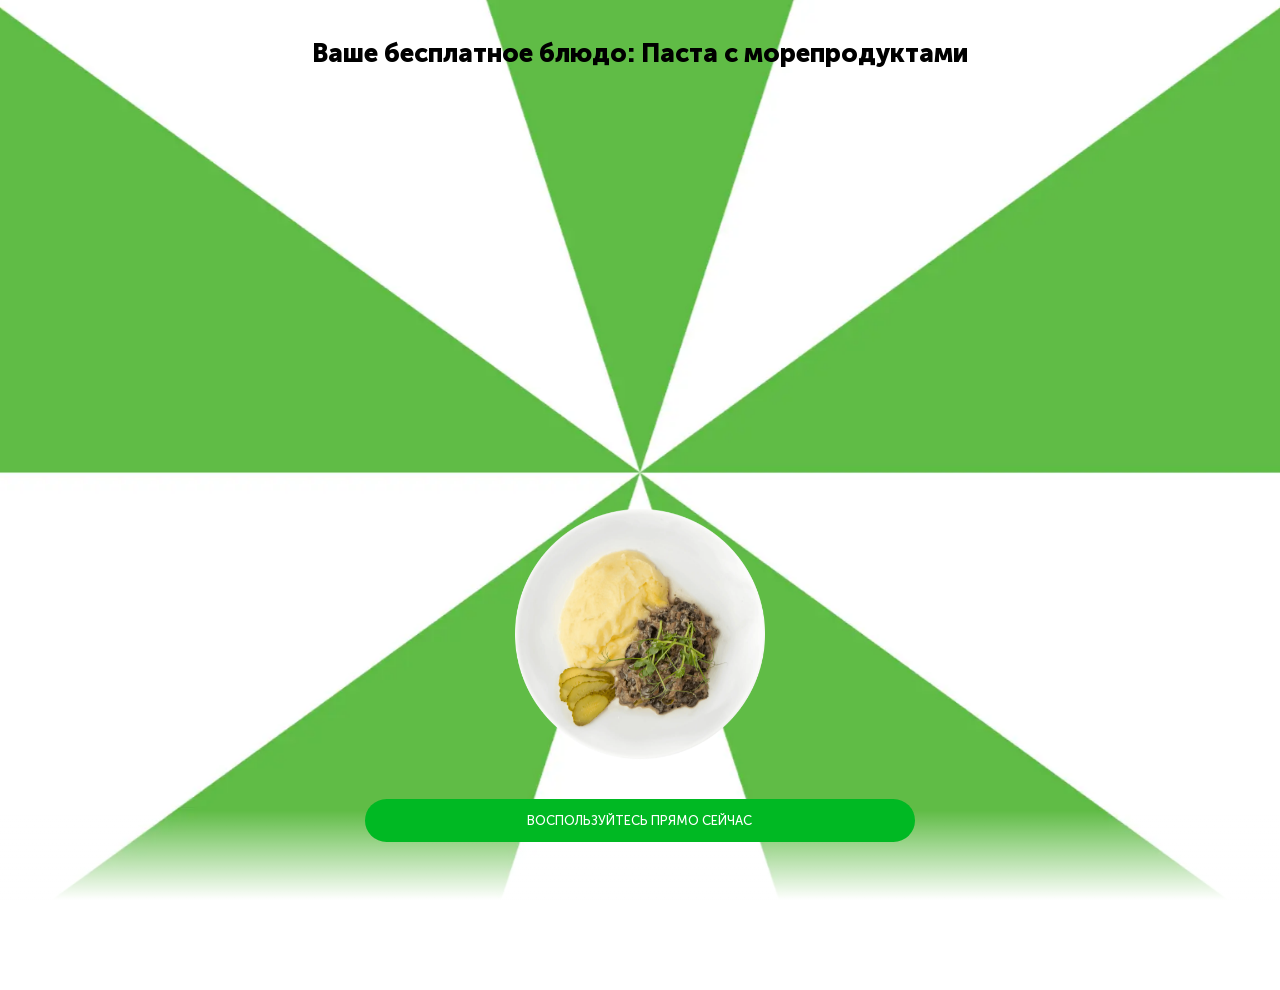
==== index3.html @ ce4e5ba8 "Add files via upload" ====
<!DOCTYPE html>
<html lang="en">
<head>
    <meta charset="UTF-8">
    <meta name="viewport" content="width=device-width, initial-scale=1.0">
    <title>Fortune</title>
    <link rel="stylesheet" href="style.css">
    <link rel="stylesheet" href="style3.css">
</head>
<body id="prize">
      <div class="toast-container" id="toastContainer"></div>
    <h2>Ваше бесплатное блюдо: Паста с морепродуктами</h2>
    <div class="bg"></div>
    <img src="./img/1.webp" alt="img" class="food">
     <input type="submit" value="Воспользуйтесь прямо сейчас" id="submit" class="submit">
    <div class="gradient"></div>
    <script src="script3.js"></script>
</body>

</html>
---- style.css ----
@font-face {
  font-family: "MuseoSansCyrl-500";
  src: url("./font/MuseoSansCyrl-500.woff") format("woff");
  font-weight: 500;
  font-style: normal;
  font-display: swap;
}
@font-face {
  font-family: "MuseoSansCyrl-700";
  src: url("./font/MuseoSansCyrl-700.woff") format("woff");
  font-weight: 700;
  font-style: normal;
  font-display: swap;
}
@font-face {
  font-family: "MuseoSansCyrl-900";
  src: url("./font/MuseoSansCyrl-900.woff") format("woff");
  font-weight: 900;
  font-style: normal;
  font-display: swap;
}
* {
  margin: 0;
  padding: 0;
  box-sizing: border-box;
  font-family: "MuseoSansCyrl-500";
}
body {
  width: 100vw;
  height: 100vh;
  background-color: #d7f252;
  background-image: url(./img/bg.webp);
  background-repeat: no-repeat;
  background-size: cover;
  background-position: center;
  display: flex;
  flex-direction: column;
  align-items: center;
  justify-content: center;
  overflow: hidden;
}
h2 {
  font-family: "MuseoSansCyrl-900";
  font-size: 2.4vw;
  font-weight: 900;
  color: #000;
  margin-bottom: 5vw;
}
.container {
  width: 55vw;
  height: 67vh;
  background-color: #fff;
  background-image: url(./img/container.webp);
  background-repeat: no-repeat;
  background-size: 95%;
  background-position: right bottom;
  border-radius: 2vw;
  padding: 5vw;
  position: relative;
  top: -2.2vw;
  overflow: hidden;
}
.text {
  width: 100%;
  height: 100%;
  display: flex;
  flex-direction: column;
  align-items: flex-start;
  justify-content: center;
}
p {
  width: 50%;
  font-family: "MuseoSansCyrl-500";
  font-size: 1.35vw;
  font-weight: 500;
  color: #000;
  margin-bottom: 1vw;
  position: relative;
  top: -2vw;
  line-height: 1.5vw;
}
form {
  width: 100%;
  height: 30%;
  display: flex;
  flex-direction: column;
  align-items: flex-start;
  justify-content: center;
  position: relative;
  top: 1vw;
}
input[type="tel"] {
  width: 43%;
  margin-bottom: 1vw;
  border: none;
  outline: none;
  border-radius: 10vw;
  padding: 1.1vw 2vw;
  background-color: #f3f3f3;
  font-family: "MuseoSansCyrl-500";
  font-size: 1vw;
  font-weight: 500;
  color: #000;
  border: .1vw solid transparent;
}
input[type="submit"] {
  width: 43%;
  margin-bottom: 1vw;
  border: none;
  outline: none;
  border-radius: 10vw;
  padding: 1.1vw 2vw;
  background-color: #00b923;
  font-family: "MuseoSansCyrl-500";
  font-size: 1vw;
  font-weight: 500;
  color: #fff;
  text-transform: uppercase;
  transition: .3s ease-in-out;
}
input[type="submit"]:hover {
    cursor: pointer;
    scale: 1.01;
}
a {
  font-family: "MuseoSansCyrl-500";
  font-size: 0.9vw;
  font-weight: 500;
  color: #a5a5a5;
  margin-bottom: 0.8vw;
  position: relative;
  bottom: -5vw;
  text-underline-offset: 0.3vw;
}
.hidden {
  display: none;
}
.block {
  display: block;
}
.form-input.error {
  border: .1vw solid #ff000021;
}
.toast-container {
  position: fixed;
  top: 50%;
  left: 50%;
  transform: translate(-50%, -50%);
  z-index: 100;
}
.toast {
  background: white;
  border-radius: 1vw;
  padding: 1vw;
  margin-bottom: 1vw;
  box-shadow: 0 0 1vw rgba(0, 0, 0, 0.1);
  transform: translateY(-100px);
  opacity: 0;
  transition: all 0.3s ease;
  max-width: 400px;
  font-family: "MuseoSansCyrl-500";
  font-size: 0.9vw;
  font-weight: 500;
  color: #000;
  text-align: center;
}
.toast.show {
  transform: translateY(0);
  opacity: 1;
}
.toast.error {
  background: #000000;
}
.toast-title {
  font-weight: 700;
  color: #ffffff;
  margin-bottom: 1vw;
}
.toast.error .toast-title {
  color: #ffffff;
}
.toast-description {
  color: #ffffff;
}
.toast.error .toast-description {
  color: #ffffff;
}
@media (max-width: 960px) {
  
  body {
     background-image: none;
  }
    h2 {
        font-size: 3vw;
    }
    .container {
        background-image: url(./img/container-adaptive.webp);
        background-size: cover;
        background-position: 70% 70%;
    }
    .text {
        width: 100%;
        align-items: center;
        text-align: center;
        position: relative;
        top: -10vw;
    }
    form {
        width: 100%;
        align-items: center;
    }
    p {
        width: 70%;
        font-size: 1.8vw;
        line-height: 2vw;
    }
    a {
        font-size: 1.3vw;
    }
    input[type="tel"],
    input[type="submit"] {
        width: 70%;
        margin-bottom: 2vw;
        padding: 2vw;
        font-size: 2vw;
    }
    .toast {
        font-size: 1.5vw;
    }
}
@media (max-width: 480px) {
    body {
      background-image: none;
    }
    h2 {
        width: 80%;
        font-size: 7vw;
        text-align: center;
        margin-bottom: 10vw;
    }
    .container {
        width: 80vw;
        height: 75vh;
        background-image: url(./img/container-adaptive.webp);
        background-position: 70% 70%;
        padding: 5vw;
    }
    .text {
        width: 100%;
        align-items: center;
        text-align: left;
        position: relative;
        top: -15vw;
    }
    form {
        width: 100%;
        align-items: center;
    }
    p {
        width: 90%;
        font-size: 4vw;
        line-height: 4vw;
        top: -6vw;
    }
    a {
        width: 50%;
        font-size: 3vw;
        text-align: center;
        margin-bottom: 2vw;
    }
    input[type="tel"],
    input[type="submit"] {
        width: 95%;
        margin-bottom: 4vw;
        padding: 4vw;
        font-size: 3.5vw;
    }
    .toast {
        width: 90vw;
        font-size: 5vw;
    }
}
---- style3.css ----
body {
  background-color: #d7f252;
  background-image: none;
  overflow: hidden;
  width: 100vw;
  height: 100vh;
  display: flex;
  flex-direction: column;
  align-items: center;
  justify-content: space-between;
}
.submit {
  position: absolute;
  bottom: 5%;
  z-index: 100;
  width: 30%;
  padding: 1.7vw;
  margin-bottom: 1vw;
  border: none;
  outline: none;
  border-radius: 10vw;
  background-color: #00b923;
  font-family: "MuseoSansCyrl-500";
  font-size: 1vw;
  font-weight: 500;
  color: #fff;
  text-transform: uppercase;
  transition: .3s ease-in-out;
  text-align: center;
  text-decoration: none;
}
.submit:hover {
    scale: 1.01;
}
.gradient {
  width: 100%;
  height: 20%;
  position: absolute;
  bottom: -10%;
  background: linear-gradient(#ffffff00, #FFFFFF, #FFFFFF);
  z-index: 10;
}
.food {
    max-width: 250px;
    position: relative;
    top: -11vw;
    animation: scale .7s ease-in-out;
} 
@keyframes scale {
    from {
        scale: 0;
    }
    to {
        scale: 100%;
    }
}
.bg {
    background-image: url(./img/bg3.webp);
    background-repeat: no-repeat;
    background-size: cover;
    background-position: center;
    position: fixed;
    top: -65vh;
    left: -25vw;
    width: 150vw;
    height: 250vh;
    z-index: -1;
    animation: rotate 25s linear infinite;
    transform-origin: center center;
}
@keyframes rotate {
    from {
        rotate: 0deg;
    }
    to {
        rotate: 360deg;
    }
}
h2 {
    width: 80%;
    font-size: 2vw;
    text-align: center;
    position: relative;
    top: 3vw;
    z-index: 1;
}
.badge {
    display: inline-block;
    padding: .7vw 1.5vw;
    background-color: #D7F252;
    border-radius: 10vw;
    color: #000;
    margin-bottom: 1vw;
    text-transform: uppercase;
    font-size: 1vw;
  animation: badge 5s ease-in-out infinite;
}
@keyframes badge {
    0% {
        rotate: 0;
    }
  20% {
    rotate: 2deg;
  }
  40% {
    rotate: -2deg;
  }
  60% {
    rotate: 2deg;
  }
  80% {
    rotate: -2deg;
  }
    100% {
        rotate: 0;
    }
}
@media (max-width: 960px) {
    .bg {
        top: -70vh;
        left: -30vw;
    }
    .food {
        width: 80%;
      top: -20%;
    } 
    h2 {
        font-size: 4vw;
    }
    .submit {
        width: 50%;
        padding: 2vw;
        font-size: 2vw;
    }
  .badge {
 scale: 2;
}
}
@media (max-width: 480px) {
     h2 {
        top: 10vh;
        font-size: 6vw;
       
    }
.bg {
        width: 300vw;
        height: 200vh;
        top: -40vh;
        left: -100vw;
    }
    .food {
        width: 60%;
    } 
    .submit {
        width: 80%;
        padding: 4vw;
        font-size: 4vw;
    }
.badge {
  scale: 3.5;
    font-size: 1.5vw;
  margin-bottom: 7vw;
}
}
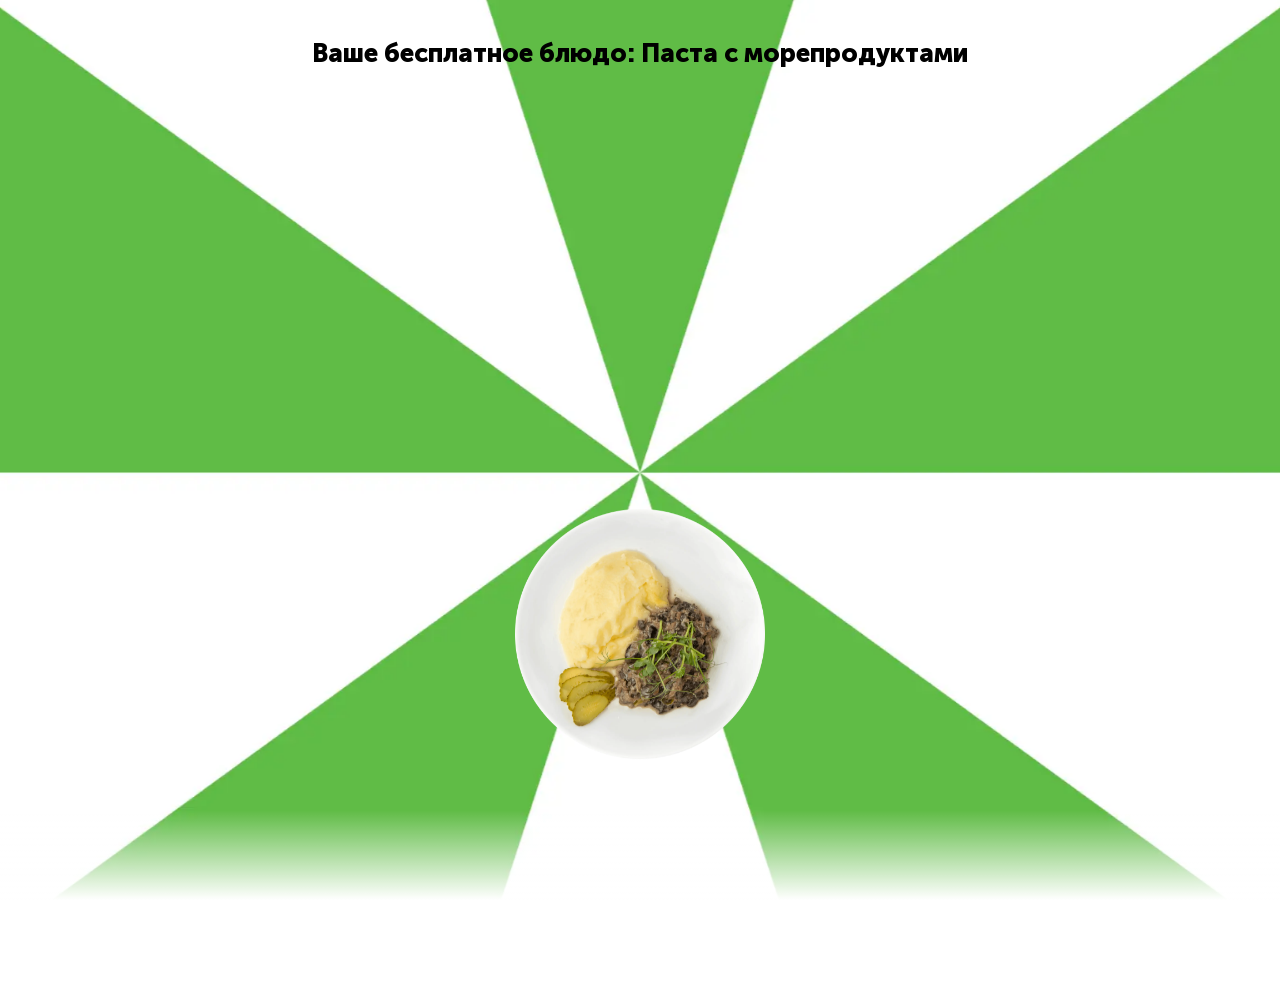
==== commit 6c3c329d: "Update index3.html" ====
--- a/index3.html
+++ b/index3.html
@@ -12,7 +12,6 @@
     <h2>Ваше бесплатное блюдо: Паста с морепродуктами</h2>
     <div class="bg"></div>
     <img src="./img/1.webp" alt="img" class="food">
-     <input type="submit" value="Воспользуйтесь прямо сейчас" id="submit" class="submit">
     <div class="gradient"></div>
     <script src="script3.js"></script>
 </body>
@@ -20,3 +19,4 @@
 </html>
 
 
+
--- a/style3.css
+++ b/style3.css
@@ -8,6 +8,9 @@
   flex-direction: column;
   align-items: center;
   justify-content: space-between;
+}
+input[type="submit"] {
+ width: 30%;
 }
 .submit {
   position: absolute;
@@ -151,45 +154,60 @@
     .food {
         width: 60%;
     } 
-    .submit {
-        width: 80%;
-        padding: 4vw;
-        font-size: 4vw;
+
+    .submit,
+  input[type="submit"]{
+        width: 90vw;
+        padding: 5vw;
+        font-size: 4.5vw;
     }
 .badge {
   scale: 3.5;
     font-size: 1.5vw;
   margin-bottom: 7vw;
-}
-}
-
-
-
-
-
-
-
-
-
-
-
-
-
-
-
-
-
-
-
-
-
-
-
-
-
-
-
-
-
-
-
+  padding: 1vw 1.5vw; 
+}
+}
+
+
+
+
+
+
+
+
+
+
+
+
+
+
+
+
+
+
+
+
+
+
+
+
+
+
+
+
+
+
+
+
+
+
+
+
+
+
+
+
+
+
+
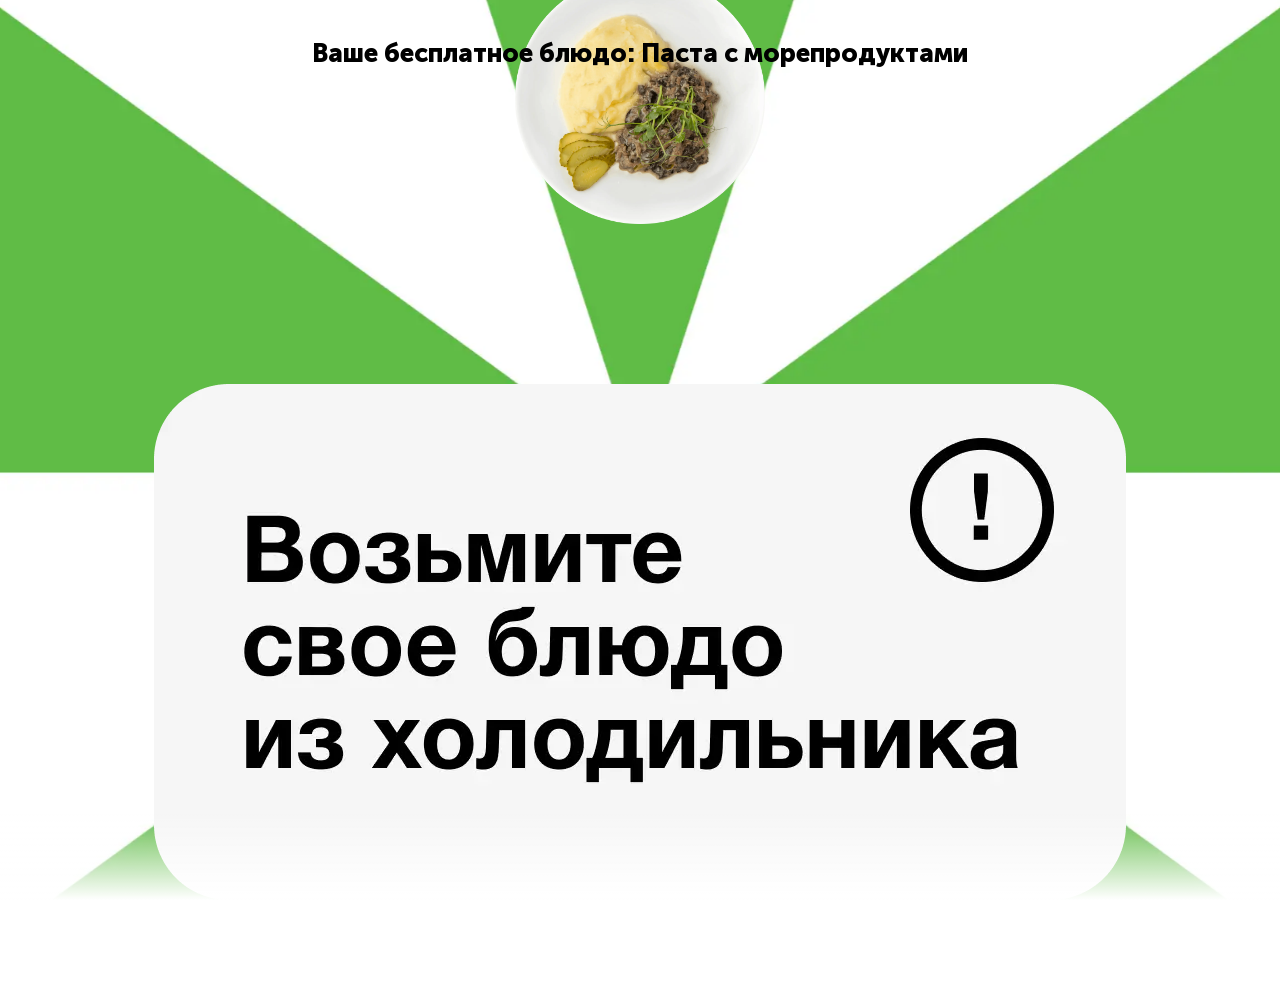
==== commit 7c6115c9: "Update index3.html" ====
--- a/index3.html
+++ b/index3.html
@@ -12,6 +12,7 @@
     <h2>Ваше бесплатное блюдо: Паста с морепродуктами</h2>
     <div class="bg"></div>
     <img src="./img/1.webp" alt="img" class="food">
+    <img src="./img/message.webp" alt="message" class="message">
     <div class="gradient"></div>
     <script src="script3.js"></script>
 </body>
@@ -20,3 +21,4 @@
 
 
 
+
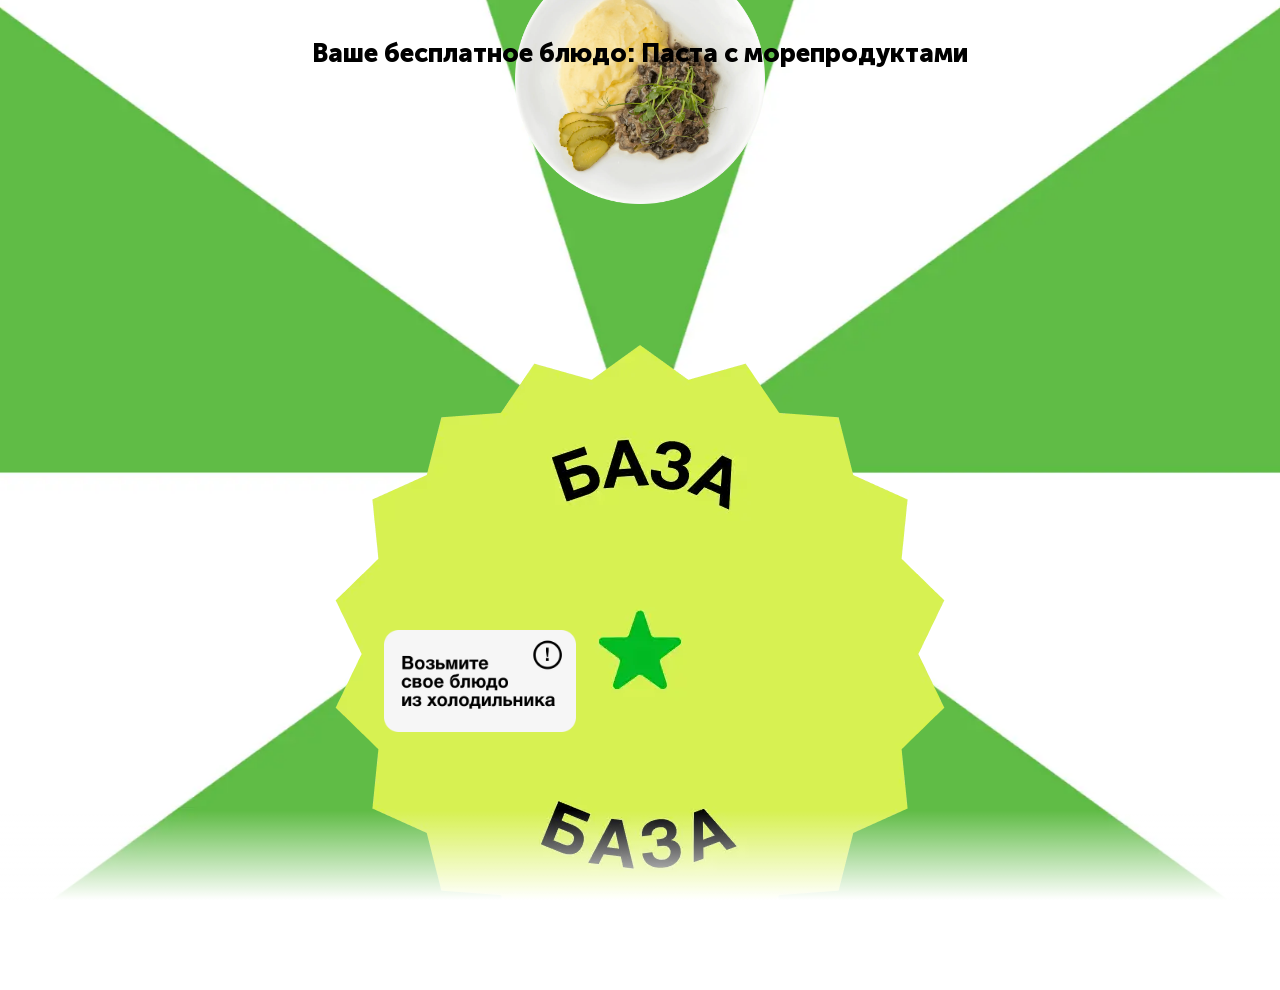
==== commit c4e19863: "Update index3.html" ====
--- a/index3.html
+++ b/index3.html
@@ -13,6 +13,7 @@
     <div class="bg"></div>
     <img src="./img/1.webp" alt="img" class="food">
     <img src="./img/message.webp" alt="message" class="message">
+    <img src="./img/one.webp" alt="badge" class="badges">
     <div class="gradient"></div>
     <script src="script3.js"></script>
 </body>
@@ -22,3 +23,4 @@
 
 
 
+
--- a/style3.css
+++ b/style3.css
@@ -118,6 +118,12 @@
         rotate: 0;
     }
 }
+.message {
+  width: 15vw;
+  position: absolute;
+  top: 70%;
+  left: 30%;
+}
 @media (max-width: 960px) {
     .bg {
         top: -70vh;
@@ -138,6 +144,11 @@
   .badge {
  scale: 2;
 }
+  .message {
+  width: 30vw;
+  top: 70%;
+  left: 10%;
+}
 }
 @media (max-width: 480px) {
      h2 {
@@ -167,47 +178,59 @@
   margin-bottom: 7vw;
   padding: 1vw 1.5vw; 
 }
-}
-
-
-
-
-
-
-
-
-
-
-
-
-
-
-
-
-
-
-
-
-
-
-
-
-
-
-
-
-
-
-
-
-
-
-
-
-
-
-
-
-
-
-
+  .message {
+  width: 40vw;
+  top: 75%;
+  left: 10%;
+}
+}
+
+
+
+
+
+
+
+
+
+
+
+
+
+
+
+
+
+
+
+
+
+
+
+
+
+
+
+
+
+
+
+
+
+
+
+
+
+
+
+
+
+
+
+
+
+
+
+
+
+
